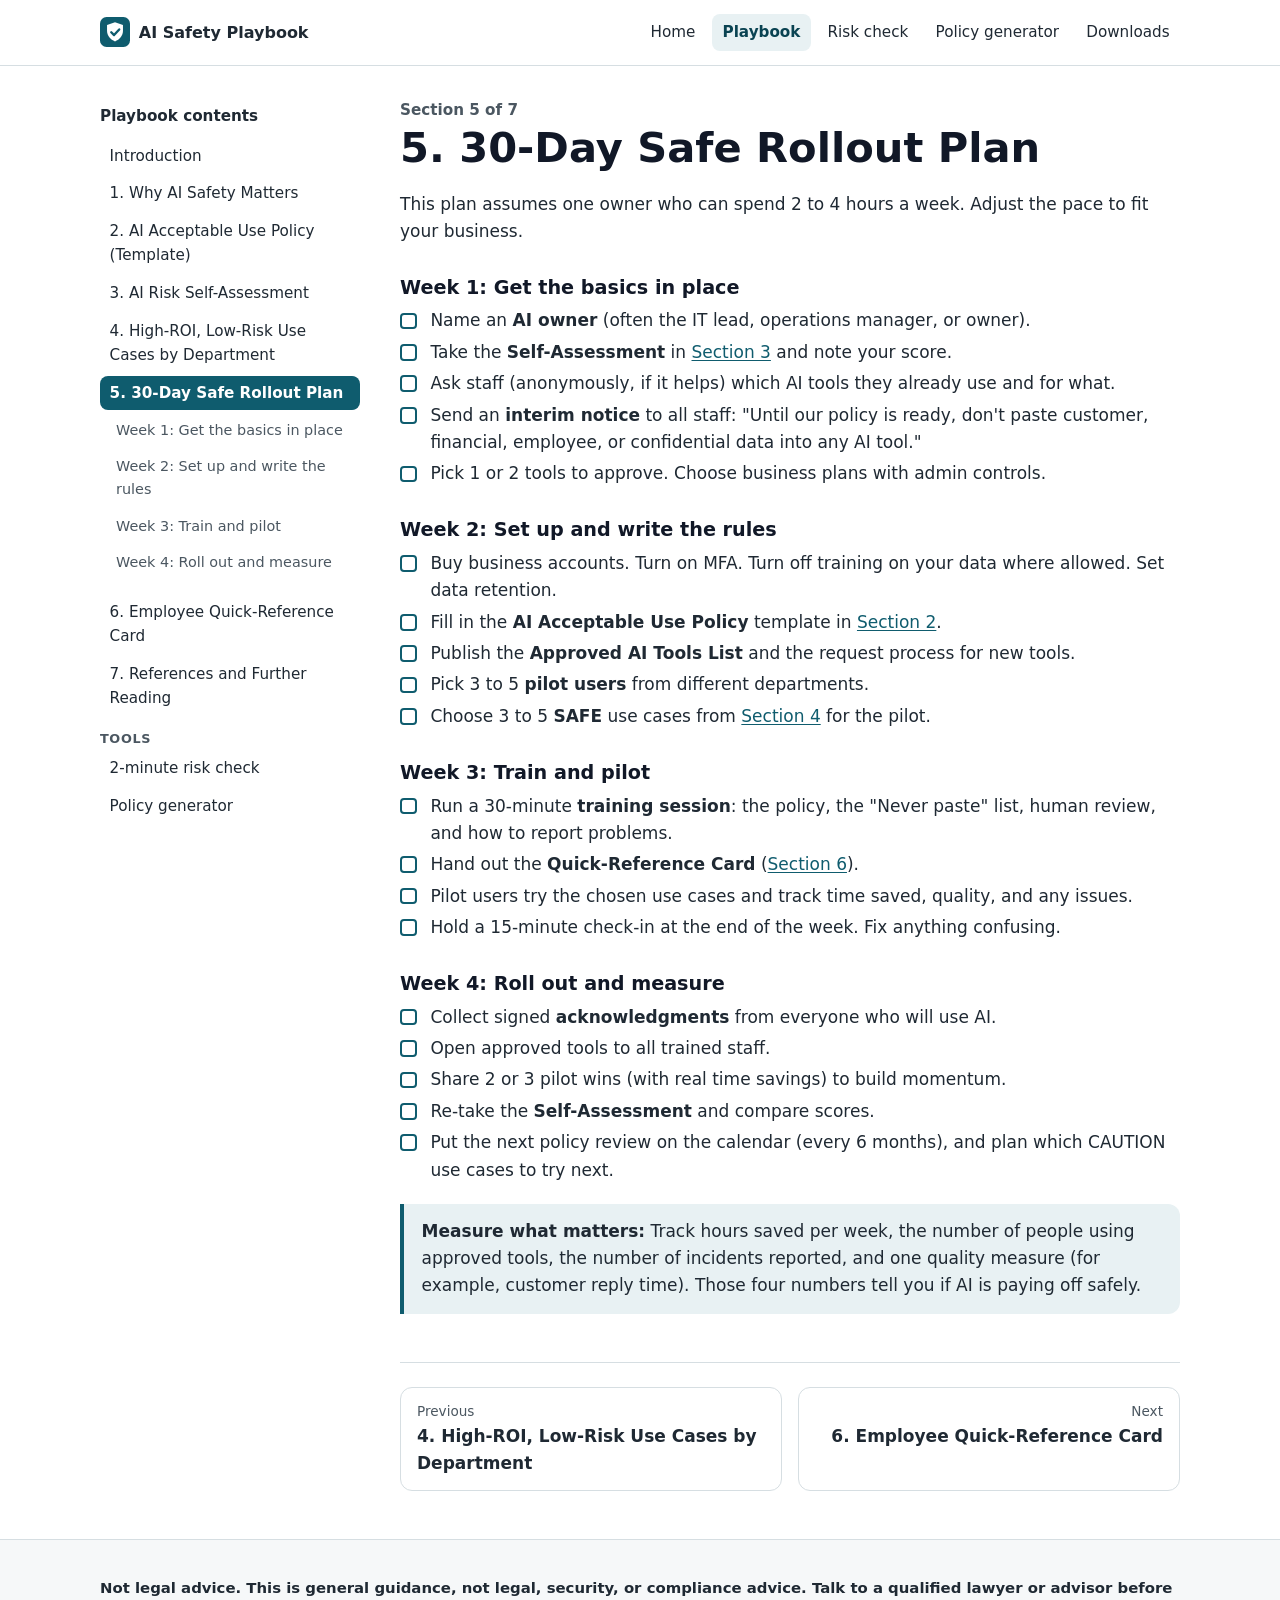
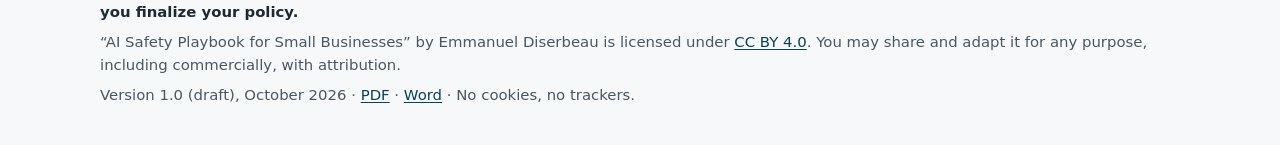
==== 30-day-rollout-plan.html @ 3ae5100f "Add the AI Safety Playbook static site. Publish the finished HTML site at the repository root, with " ====
<!doctype html>
<html lang="en">
<head>
<meta charset="utf-8">
<meta name="viewport" content="width=device-width, initial-scale=1">
<title>5. 30-Day Safe Rollout Plan · AI Safety Playbook for Small Businesses</title>
<meta name="description" content="This plan assumes one owner who can spend 2 to 4 hours a week. Adjust the pace to fit your business.">
<meta name="author" content="Emmanuel Diserbeau">
<meta name="theme-color" content="#0F5C6E">
<meta name="referrer" content="no-referrer">
<meta http-equiv="Content-Security-Policy" content="default-src 'self'; img-src 'self' data:; style-src 'self'; script-src 'self'; connect-src 'none'; form-action 'none'; base-uri 'self'">
<link rel="icon" href="assets/favicon.svg" type="image/svg+xml">
<link rel="stylesheet" href="css/style.css">
<meta property="og:type" content="website">
<meta property="og:site_name" content="AI Safety Playbook for Small Businesses">
<meta property="og:title" content="5. 30-Day Safe Rollout Plan · AI Safety Playbook for Small Businesses">
<meta property="og:description" content="This plan assumes one owner who can spend 2 to 4 hours a week. Adjust the pace to fit your business.">
<meta property="og:image" content="https://venividivicila.github.io/ai-safety-playbook/assets/og-image.png">
<meta property="og:image:width" content="1200">
<meta property="og:image:height" content="630">
<meta property="og:image:alt" content="AI Safety Playbook for Small Businesses, by Emmanuel Diserbeau">
<meta name="twitter:card" content="summary_large_image">
<link rel="canonical" href="https://venividivicila.github.io/ai-safety-playbook/30-day-rollout-plan.html">
<meta property="og:url" content="https://venividivicila.github.io/ai-safety-playbook/30-day-rollout-plan.html">
</head>
<body class="">
<a class="skip-link" href="#main">Skip to main content</a>
<header class="site-header">
<div class="container">
<a class="brand" href="index.html"><img src="assets/favicon.svg" alt="" width="30" height="30"><span>AI Safety Playbook</span></a>
<nav class="site-nav" aria-label="Main">
<ul>
<li><a href="index.html">Home</a></li>
<li><a href="playbook.html" aria-current="page">Playbook</a></li>
<li><a href="assessment.html">Risk check</a></li>
<li><a href="policy.html">Policy generator</a></li>
<li><a href="index.html#downloads">Downloads</a></li>
</ul>
</nav>
</div>
</header>
<main id="main" tabindex="-1">
<div class="container doc-layout">
<aside class="doc-sidebar" aria-label="Playbook contents">
<details open>
<summary>Playbook contents <span class="toggle-hint muted">(tap to open/close)</span></summary>
<ol>
<li><a href="playbook.html">Introduction</a></li>
<li><a href="why-ai-safety-matters.html">1. Why AI Safety Matters</a></li><li><a href="acceptable-use-policy-template.html">2. AI Acceptable Use Policy (Template)</a></li><li><a href="risk-self-assessment.html">3. AI Risk Self-Assessment</a></li><li><a href="use-cases-by-department.html">4. High-ROI, Low-Risk Use Cases by Department</a></li><li><a href="30-day-rollout-plan.html" aria-current="page">5. 30-Day Safe Rollout Plan</a><ul class="toc-sub"><li><a href="#week-1-get-the-basics-in-place">Week 1: Get the basics in place</a></li><li><a href="#week-2-set-up-and-write-the-rules">Week 2: Set up and write the rules</a></li><li><a href="#week-3-train-and-pilot">Week 3: Train and pilot</a></li><li><a href="#week-4-roll-out-and-measure">Week 4: Roll out and measure</a></li></ul></li><li><a href="employee-quick-reference.html">6. Employee Quick-Reference Card</a></li><li><a href="references.html">7. References and Further Reading</a></li>
</ol>
<h2>Tools</h2>
<ul>
<li><a href="assessment.html">2-minute risk check</a></li>
<li><a href="policy.html">Policy generator</a></li>
</ul>
</details>
</aside>
<article class="doc-content">
<p class="kicker">Section 5 of 7</p>
<h1>5. 30-Day Safe Rollout Plan</h1>

<p>This plan assumes one owner who can spend 2 to 4 hours a week. Adjust the pace to fit your business.</p>
<h3 id="week-1-get-the-basics-in-place">Week 1: Get the basics in place</h3>
<ul class="tasks">
<li>Name an <strong>AI owner</strong> (often the IT lead, operations manager, or owner).</li>
<li>Take the <strong>Self-Assessment</strong> in <a href="risk-self-assessment.html">Section 3</a> and note your score.</li>
<li>Ask staff (anonymously, if it helps) which AI tools they already use and for what.</li>
<li>Send an <strong>interim notice</strong> to all staff: "Until our policy is ready, don't paste customer, financial, employee, or confidential data into any AI tool."</li>
<li>Pick 1 or 2 tools to approve. Choose business plans with admin controls.</li>
</ul>
<h3 id="week-2-set-up-and-write-the-rules">Week 2: Set up and write the rules</h3>
<ul class="tasks">
<li>Buy business accounts. Turn on MFA. Turn off training on your data where allowed. Set data retention.</li>
<li>Fill in the <strong>AI Acceptable Use Policy</strong> template in <a href="acceptable-use-policy-template.html">Section 2</a>.</li>
<li>Publish the <strong>Approved AI Tools List</strong> and the request process for new tools.</li>
<li>Pick 3 to 5 <strong>pilot users</strong> from different departments.</li>
<li>Choose 3 to 5 <strong>SAFE</strong> use cases from <a href="use-cases-by-department.html">Section 4</a> for the pilot.</li>
</ul>
<h3 id="week-3-train-and-pilot">Week 3: Train and pilot</h3>
<ul class="tasks">
<li>Run a 30-minute <strong>training session</strong>: the policy, the "Never paste" list, human review, and how to report problems.</li>
<li>Hand out the <strong>Quick-Reference Card</strong> (<a href="employee-quick-reference.html">Section 6</a>).</li>
<li>Pilot users try the chosen use cases and track time saved, quality, and any issues.</li>
<li>Hold a 15-minute check-in at the end of the week. Fix anything confusing.</li>
</ul>
<h3 id="week-4-roll-out-and-measure">Week 4: Roll out and measure</h3>
<ul class="tasks">
<li>Collect signed <strong>acknowledgments</strong> from everyone who will use AI.</li>
<li>Open approved tools to all trained staff.</li>
<li>Share 2 or 3 pilot wins (with real time savings) to build momentum.</li>
<li>Re-take the <strong>Self-Assessment</strong> and compare scores.</li>
<li>Put the next policy review on the calendar (every 6 months), and plan which CAUTION use cases to try next.</li>
</ul>
<blockquote>
<p><strong>Measure what matters:</strong> Track hours saved per week, the number of people using approved tools, the number of incidents reported, and one quality measure (for example, customer reply time). Those four numbers tell you if AI is paying off safely.</p>
</blockquote>
<nav class="pager" aria-label="Previous and next section">
<a class="prev" href="use-cases-by-department.html"><span>Previous</span><strong>4. High-ROI, Low-Risk Use Cases by Department</strong></a>
<a class="next" href="employee-quick-reference.html"><span>Next</span><strong>6. Employee Quick-Reference Card</strong></a>
</nav>
</article>
</div>
</main>
<footer class="site-footer">
<div class="container">
<p class="legal">Not legal advice. This is general guidance, not legal, security, or compliance advice. Talk to a qualified lawyer or advisor before you finalize your policy.</p>
<p>“AI Safety Playbook for Small Businesses” by Emmanuel Diserbeau is licensed under <a href="https://creativecommons.org/licenses/by/4.0/" rel="license noopener">CC BY 4.0</a>. You may share and adapt it for any purpose, including commercially, with attribution.</p>
<p>Version 1.0 (draft), October 2026 · <a href="downloads/AI_Safety_Playbook.pdf">PDF</a> · <a href="downloads/AI_Safety_Playbook.docx">Word</a> · No cookies, no trackers.</p>
</div>
</footer>
<script src="js/site.js"></script>
</body>
</html>
---- css/style.css ----
/* AI Safety Playbook for Small Businesses — site styles. No external fonts or CDNs. */
:root {
  --accent: #0F5C6E;        /* 7.6:1 on white */
  --accent-dark: #0A4352;
  --accent-soft: #E8F1F3;
  --text: #1F2933;
  --muted: #4B5761;         /* 7.3:1 on white */
  --border: #D6DEE2;
  --bg: #FFFFFF;
  --bg-alt: #F6F8F9;
  --safe-bg: #D7F0DD; --safe-fg: #1E6B34;
  --caution-bg: #FFF1CC; --caution-fg: #7A4F00;
  --avoid-bg: #FADBD8; --avoid-fg: #9B1C1C;
  --radius: 12px;
  --shadow: 0 1px 2px rgba(16,24,40,.06), 0 1px 3px rgba(16,24,40,.08);
  --maxw: 1120px;
  --font: system-ui, -apple-system, "Segoe UI", Roboto, "Helvetica Neue", Arial, sans-serif;
}
*, *::before, *::after { box-sizing: border-box; }
html { -webkit-text-size-adjust: 100%; scroll-padding-top: 5rem; }
body { margin: 0; font-family: var(--font); font-size: 1.0625rem; line-height: 1.6; color: var(--text); background: var(--bg); }
img, svg { max-width: 100%; height: auto; }
a { color: var(--accent); text-underline-offset: 2px; }
a:hover { color: var(--accent-dark); }
:focus-visible { outline: 3px solid #E0A400; outline-offset: 2px; border-radius: 4px; }
h1, h2, h3, h4 { line-height: 1.25; color: #111827; }
h1 { font-size: clamp(1.8rem, 4vw, 2.6rem); margin: .2em 0 .4em; }
h2 { font-size: clamp(1.35rem, 2.6vw, 1.75rem); margin: 1.8em 0 .5em; }
h3 { font-size: 1.2rem; margin: 1.6em 0 .4em; }
p, ul, ol { margin: 0 0 1em; }
li { margin: .25em 0; }
code { background: var(--bg-alt); padding: .1em .3em; border-radius: 4px; }

.skip-link { position: absolute; left: -9999px; top: 0; background: var(--accent); color: #fff; padding: .6rem 1rem; z-index: 100; }
.skip-link:focus { left: .5rem; top: .5rem; color: #fff; }
.container { max-width: var(--maxw); margin: 0 auto; padding: 0 1.25rem; }
.visually-hidden { position: absolute !important; width: 1px; height: 1px; overflow: hidden; clip: rect(0 0 0 0); white-space: nowrap; }

/* Header */
.site-header { position: sticky; top: 0; z-index: 50; background: rgba(255,255,255,.96); border-bottom: 1px solid var(--border); backdrop-filter: blur(6px); }
.site-header .container { display: flex; align-items: center; justify-content: space-between; gap: .75rem 1.5rem; flex-wrap: wrap; padding-top: .6rem; padding-bottom: .6rem; }
.brand { display: flex; align-items: center; gap: .55rem; font-weight: 700; color: var(--text); text-decoration: none; font-size: 1rem; }
.brand img { width: 30px; height: 30px; }
.site-nav ul { list-style: none; margin: 0; padding: 0; display: flex; flex-wrap: wrap; gap: .25rem .4rem; }
.site-nav a { display: inline-block; padding: .4rem .65rem; border-radius: 8px; text-decoration: none; color: var(--text); font-size: .95rem; font-weight: 500; }
.site-nav a:hover { background: var(--accent-soft); color: var(--accent-dark); }
.site-nav a[aria-current="page"] { background: var(--accent-soft); color: var(--accent-dark); font-weight: 700; }

/* Buttons */
.btn { display: inline-flex; align-items: center; justify-content: center; gap: .45rem; padding: .7rem 1.15rem; border-radius: 10px; border: 2px solid var(--accent); background: var(--accent); color: #fff; font: inherit; font-weight: 650; font-size: 1rem; text-decoration: none; cursor: pointer; line-height: 1.2; min-height: 44px; }
.btn:hover { background: var(--accent-dark); border-color: var(--accent-dark); color: #fff; }
.btn.secondary { background: #fff; color: var(--accent); }
.btn.secondary:hover { background: var(--accent-soft); color: var(--accent-dark); }
.btn small { font-weight: 500; opacity: .85; font-size: .8em; }
.btn-row { display: flex; flex-wrap: wrap; gap: .75rem; margin: 1.25rem 0; }

/* Hero */
.hero { background: linear-gradient(180deg, var(--accent-soft), #fff); border-bottom: 1px solid var(--border); padding: 3.5rem 0 2.75rem; }
.hero .eyebrow { display: inline-block; font-size: .85rem; font-weight: 700; letter-spacing: .04em; text-transform: uppercase; color: var(--accent-dark); background: #fff; border: 1px solid var(--border); padding: .2rem .65rem; border-radius: 999px; }
.hero h1 { font-size: clamp(2rem, 5vw, 3.1rem); max-width: 20ch; }
.hero .lead { font-size: clamp(1.1rem, 2.2vw, 1.35rem); color: var(--muted); max-width: 60ch; margin-bottom: .5rem; }
.hero .byline { color: var(--muted); font-size: .95rem; }
.notice { border-left: 4px solid var(--accent); background: var(--bg-alt); padding: .85rem 1rem; border-radius: 0 var(--radius) var(--radius) 0; font-size: .97rem; }
.notice p:last-child { margin-bottom: 0; }

/* Cards */
.section-block { padding: 2.75rem 0; }
.section-block.alt { background: var(--bg-alt); border-top: 1px solid var(--border); border-bottom: 1px solid var(--border); }
.cards { list-style: none; padding: 0; margin: 1.25rem 0 0; display: grid; grid-template-columns: repeat(auto-fill, minmax(250px, 1fr)); gap: 1rem; }
.card { background: #fff; border: 1px solid var(--border); border-radius: var(--radius); padding: 1.15rem 1.2rem; box-shadow: var(--shadow); position: relative; display: flex; flex-direction: column; }
.card:hover { border-color: var(--accent); }
.card .num { display: inline-grid; place-items: center; width: 2rem; height: 2rem; border-radius: 50%; background: var(--accent); color: #fff; font-weight: 700; font-size: .95rem; margin-bottom: .6rem; }
.card h3 { margin: 0 0 .35rem; font-size: 1.1rem; }
.card h3 a { color: var(--text); text-decoration: none; }
.card h3 a::after { content: ""; position: absolute; inset: 0; border-radius: var(--radius); }
.card h3 a:focus-visible { outline: none; }
.card:focus-within { outline: 3px solid #E0A400; outline-offset: 2px; }
.card p { margin: 0; color: var(--muted); font-size: .97rem; }
.features { display: grid; grid-template-columns: repeat(auto-fit, minmax(220px, 1fr)); gap: 1rem; list-style: none; padding: 0; }
.features li { background: #fff; border: 1px solid var(--border); border-radius: var(--radius); padding: 1rem 1.1rem; }
.features strong { display: block; color: var(--accent-dark); }

/* Playbook layout */
.doc-layout { display: grid; grid-template-columns: 260px minmax(0, 1fr); gap: 2.5rem; padding-top: 2rem; padding-bottom: 3rem; }
.doc-sidebar { position: sticky; top: 4.75rem; align-self: start; max-height: calc(100vh - 6rem); overflow: auto; font-size: .95rem; }
.doc-sidebar details > summary { font-weight: 700; cursor: pointer; padding: .4rem 0; list-style: none; }
.doc-sidebar details > summary::-webkit-details-marker { display: none; }
.doc-sidebar ol, .doc-sidebar ul { list-style: none; padding: 0; margin: .25rem 0 1rem; }
.doc-sidebar a { display: block; padding: .3rem .6rem; border-radius: 8px; text-decoration: none; color: var(--text); }
.doc-sidebar a:hover { background: var(--accent-soft); }
.doc-sidebar a[aria-current="page"] { background: var(--accent); color: #fff; font-weight: 650; }
.doc-sidebar .toc-sub a { color: var(--muted); font-size: .9rem; padding-left: 1rem; }
.doc-sidebar h2 { font-size: .8rem; text-transform: uppercase; letter-spacing: .05em; color: var(--muted); margin: 1rem 0 .25rem; }
.doc-content { max-width: 78ch; }
.doc-content h1 { margin-top: 0; }
.doc-content blockquote { margin: 1.25rem 0; border-left: 4px solid var(--accent); background: var(--accent-soft); padding: .9rem 1.1rem; border-radius: 0 var(--radius) var(--radius) 0; }
.doc-content blockquote p:last-child { margin-bottom: 0; }
.kicker { color: var(--muted); font-weight: 600; font-size: .95rem; margin-bottom: 0; }
.tool-callout { display: flex; flex-wrap: wrap; align-items: center; gap: .75rem 1rem; background: #fff; border: 2px solid var(--accent); border-radius: var(--radius); padding: .9rem 1.1rem; margin: 1rem 0 1.5rem; }
.tool-callout p { margin: 0; flex: 1 1 260px; }
.table-wrap { overflow-x: auto; margin: 1rem 0 1.5rem; border: 1px solid var(--border); border-radius: var(--radius); }
table { border-collapse: collapse; width: 100%; font-size: .95rem; }
th, td { text-align: left; vertical-align: top; padding: .6rem .75rem; border-bottom: 1px solid var(--border); }
thead th { background: var(--bg-alt); font-weight: 700; }
tbody tr:last-child td { border-bottom: 0; }
.badge { display: inline-block; font-size: .78rem; font-weight: 800; letter-spacing: .04em; padding: .15rem .55rem; border-radius: 999px; white-space: nowrap; }
.badge.safe, .badge.low { background: var(--safe-bg); color: var(--safe-fg); }
.badge.caution, .badge.medium { background: var(--caution-bg); color: var(--caution-fg); }
.badge.avoid, .badge.high { background: var(--avoid-bg); color: var(--avoid-fg); }
ul.tasks { list-style: none; padding-left: 0; }
ul.tasks li { position: relative; padding-left: 1.9rem; }
ul.tasks li::before { content: ""; position: absolute; left: 0; top: .3em; width: 1.05rem; height: 1.05rem; border: 2px solid var(--accent); border-radius: 4px; background: #fff; }
.pager { display: grid; grid-template-columns: 1fr 1fr; gap: 1rem; margin-top: 3rem; padding-top: 1.5rem; border-top: 1px solid var(--border); }
.pager a { display: block; border: 1px solid var(--border); border-radius: var(--radius); padding: .8rem 1rem; text-decoration: none; }
.pager a:hover { border-color: var(--accent); background: var(--accent-soft); }
.pager span { display: block; font-size: .85rem; color: var(--muted); }
.pager .next { text-align: right; grid-column: 2; }
.pager strong { color: var(--text); }

/* Tools: assessment + policy */
.tool-page { padding-top: 2rem; padding-bottom: 3rem; }
.privacy { display: flex; gap: .6rem; align-items: flex-start; background: var(--safe-bg); color: #123F20; border-radius: var(--radius); padding: .75rem 1rem; font-size: .95rem; margin: 1rem 0 1.5rem; }
.privacy svg { flex: none; margin-top: .15rem; }
.assess-layout { display: grid; grid-template-columns: minmax(0, 1fr) 320px; gap: 2rem; align-items: start; }
.question { border: 1px solid var(--border); border-radius: var(--radius); padding: 1rem 1.1rem; margin: 0 0 1rem; background: #fff; }
.question.answered { border-color: #9CC3CC; background: #FBFDFD; }
.question legend { font-weight: 650; padding: 0 .25rem; display: flex; gap: .6rem; }
.question legend .qn { flex: none; display: inline-grid; place-items: center; width: 1.8rem; height: 1.8rem; border-radius: 50%; background: var(--accent-soft); color: var(--accent-dark); font-size: .9rem; }
.options { display: flex; flex-wrap: wrap; gap: .5rem; margin-top: .75rem; }
.options label { position: relative; display: inline-flex; align-items: center; gap: .45rem; border: 2px solid var(--border); border-radius: 10px; padding: .5rem .85rem; cursor: pointer; min-height: 44px; font-size: .97rem; }
.options input { accent-color: var(--accent); width: 1.1rem; height: 1.1rem; margin: 0; }
.options label:has(input:checked) { border-color: var(--accent); background: var(--accent-soft); font-weight: 650; }
.options label:has(input:focus-visible) { outline: 3px solid #E0A400; outline-offset: 2px; }
.options .pts { color: var(--muted); font-size: .85rem; font-weight: 500; }
.assess-layout > aside { align-self: stretch; }
.scorebox { position: sticky; top: 5rem; border: 1px solid var(--border); border-radius: var(--radius); padding: 1.1rem 1.2rem; background: #fff; box-shadow: var(--shadow); }
.scorebox .big { font-size: 2.6rem; font-weight: 800; line-height: 1; color: var(--accent-dark); }
.scorebox .big small { font-size: 1.1rem; color: var(--muted); font-weight: 600; }
.meter { height: 10px; border-radius: 999px; background: var(--bg-alt); border: 1px solid var(--border); overflow: hidden; margin: .75rem 0 .5rem; }
.meter > span { display: block; height: 100%; width: 0; background: var(--accent); transition: width .2s; }
.bands { list-style: none; padding: 0; margin: .75rem 0 0; font-size: .9rem; }
.bands li { display: flex; justify-content: space-between; gap: .5rem; padding: .2rem 0; }
.bands li.current { font-weight: 800; }
.result { border: 2px solid var(--accent); border-radius: var(--radius); padding: 1.25rem 1.4rem; margin: 1.5rem 0; background: #fff; }
.result[data-level="LOW"] { border-color: var(--safe-fg); }
.result[data-level="MEDIUM"] { border-color: #B07A00; }
.result[data-level="HIGH"] { border-color: var(--avoid-fg); }
.result h2 { margin-top: 0; display: flex; flex-wrap: wrap; align-items: center; gap: .6rem; }
.result .badge { font-size: .95rem; padding: .25rem .8rem; }
.result ol li { margin: .4rem 0; }
.muted { color: var(--muted); }

.policy-layout { display: grid; grid-template-columns: 360px minmax(0, 1fr); gap: 2rem; align-items: start; }
.policy-form { position: sticky; top: 5rem; border: 1px solid var(--border); border-radius: var(--radius); padding: 1.1rem 1.2rem; background: var(--bg-alt); max-height: calc(100vh - 6rem); overflow: auto; }
.field { margin-bottom: .9rem; }
.field label { display: block; font-weight: 650; margin-bottom: .25rem; font-size: .97rem; }
.field .hint { display: block; color: var(--muted); font-size: .85rem; margin-bottom: .3rem; }
.field input, .field select, .field textarea { width: 100%; font: inherit; font-size: 1rem; padding: .55rem .65rem; border: 2px solid #A9B6BD; border-radius: 8px; background: #fff; color: var(--text); min-height: 44px; }
.field input:focus, .field select:focus, .field textarea:focus { border-color: var(--accent); outline: 3px solid #E0A400; outline-offset: 1px; }
.field-row { display: grid; grid-template-columns: 1fr 1fr; gap: .6rem; }
.policy-form details { margin: .5rem 0 1rem; }
.policy-form summary { cursor: pointer; font-weight: 650; color: var(--accent-dark); padding: .3rem 0; }
.policy-output { border: 1px solid var(--border); border-radius: var(--radius); padding: 1.5rem 1.75rem; background: #fff; box-shadow: var(--shadow); }
.policy-output h2:first-child { margin-top: 0; }
.policy-output h2 { font-size: 1.5rem; }
.policy-output h3 { font-size: 1.1rem; }
mark.ph { background: #FFF1CC; color: #6B4500; padding: 0 .15em; border-radius: 3px; outline: 1px dashed #B07A00; }
.filled { background: var(--accent-soft); border-radius: 3px; padding: 0 .1em; }
.toolbar { display: flex; flex-wrap: wrap; gap: .5rem; margin-bottom: 1rem; }
.toolbar .btn { padding: .55rem .9rem; font-size: .95rem; }
.status { min-height: 1.5em; font-size: .95rem; color: var(--safe-fg); font-weight: 600; }
.remaining { font-size: .92rem; }

/* Footer */
.site-footer { border-top: 1px solid var(--border); background: var(--bg-alt); padding: 2rem 0; font-size: .93rem; color: var(--muted); }
.site-footer p { margin: .35rem 0; }
.site-footer a { color: var(--accent-dark); }
.site-footer .legal { font-weight: 700; color: var(--text); }

@media (max-width: 900px) {
  .doc-layout, .assess-layout, .policy-layout { grid-template-columns: minmax(0, 1fr); gap: 1.25rem; }
  .doc-sidebar, .policy-form { position: static; max-height: none; }
  .doc-sidebar { border: 1px solid var(--border); border-radius: var(--radius); padding: .4rem .9rem; }
  .doc-sidebar details:not([open]) > *:not(summary) { display: none; }
  .assess-layout > aside { align-self: stretch; }
.scorebox { position: sticky; top: auto; bottom: 0; z-index: 20; border-radius: var(--radius) var(--radius) 0 0; padding: .7rem 1rem; display: grid; grid-template-columns: auto 1fr; align-items: center; gap: 0 1rem; }
  .scorebox .bands, .scorebox h2 { display: none; }
  .scorebox .big { font-size: 1.8rem; grid-row: span 2; }
  .scorebox .meter { margin: .3rem 0; }
  .assess-layout aside { order: 2; position: sticky; bottom: 0; }
}
@media (min-width: 901px) { .doc-sidebar details > summary { pointer-events: none; } .doc-sidebar details > summary .toggle-hint { display: none; } }
@media (max-width: 560px) {
  body { font-size: 1rem; }
  .site-header { position: static; }
  html { scroll-padding-top: 1rem; }
  .hero { padding: 2.25rem 0 2rem; }
  .btn-row .btn { flex: 1 1 100%; }
  .site-nav a { padding: .35rem .5rem; font-size: .9rem; }
  .pager { grid-template-columns: 1fr; }
  .pager .next { grid-column: 1; }
  .field-row { grid-template-columns: 1fr; }
  .policy-output { padding: 1rem; }
}

@media print {
  .site-header, .no-print, .doc-sidebar, .pager, .skip-link, .policy-form, .toolbar, .scorebox, .privacy .no-print { display: none !important; }
  body { font-size: 11pt; color: #000; }
  a { color: #000; }
  .doc-layout, .assess-layout, .policy-layout { display: block; padding: 0; }
  .policy-output { border: 0; box-shadow: none; padding: 0; }
  mark.ph, .filled { background: none; outline: 0; }
  .question { break-inside: avoid; padding: .4rem .6rem; margin-bottom: .4rem; }
  .question .options label:not(:has(input:checked)) { display: none; }
  .result { break-inside: avoid; }
  .site-footer { background: none; padding: 1rem 0 0; }
  .table-wrap { overflow: visible; border: 0; }
  th, td { border: 1px solid #999; }
  body.print-policy .tool-intro, body.print-policy .privacy { display: none; }
}
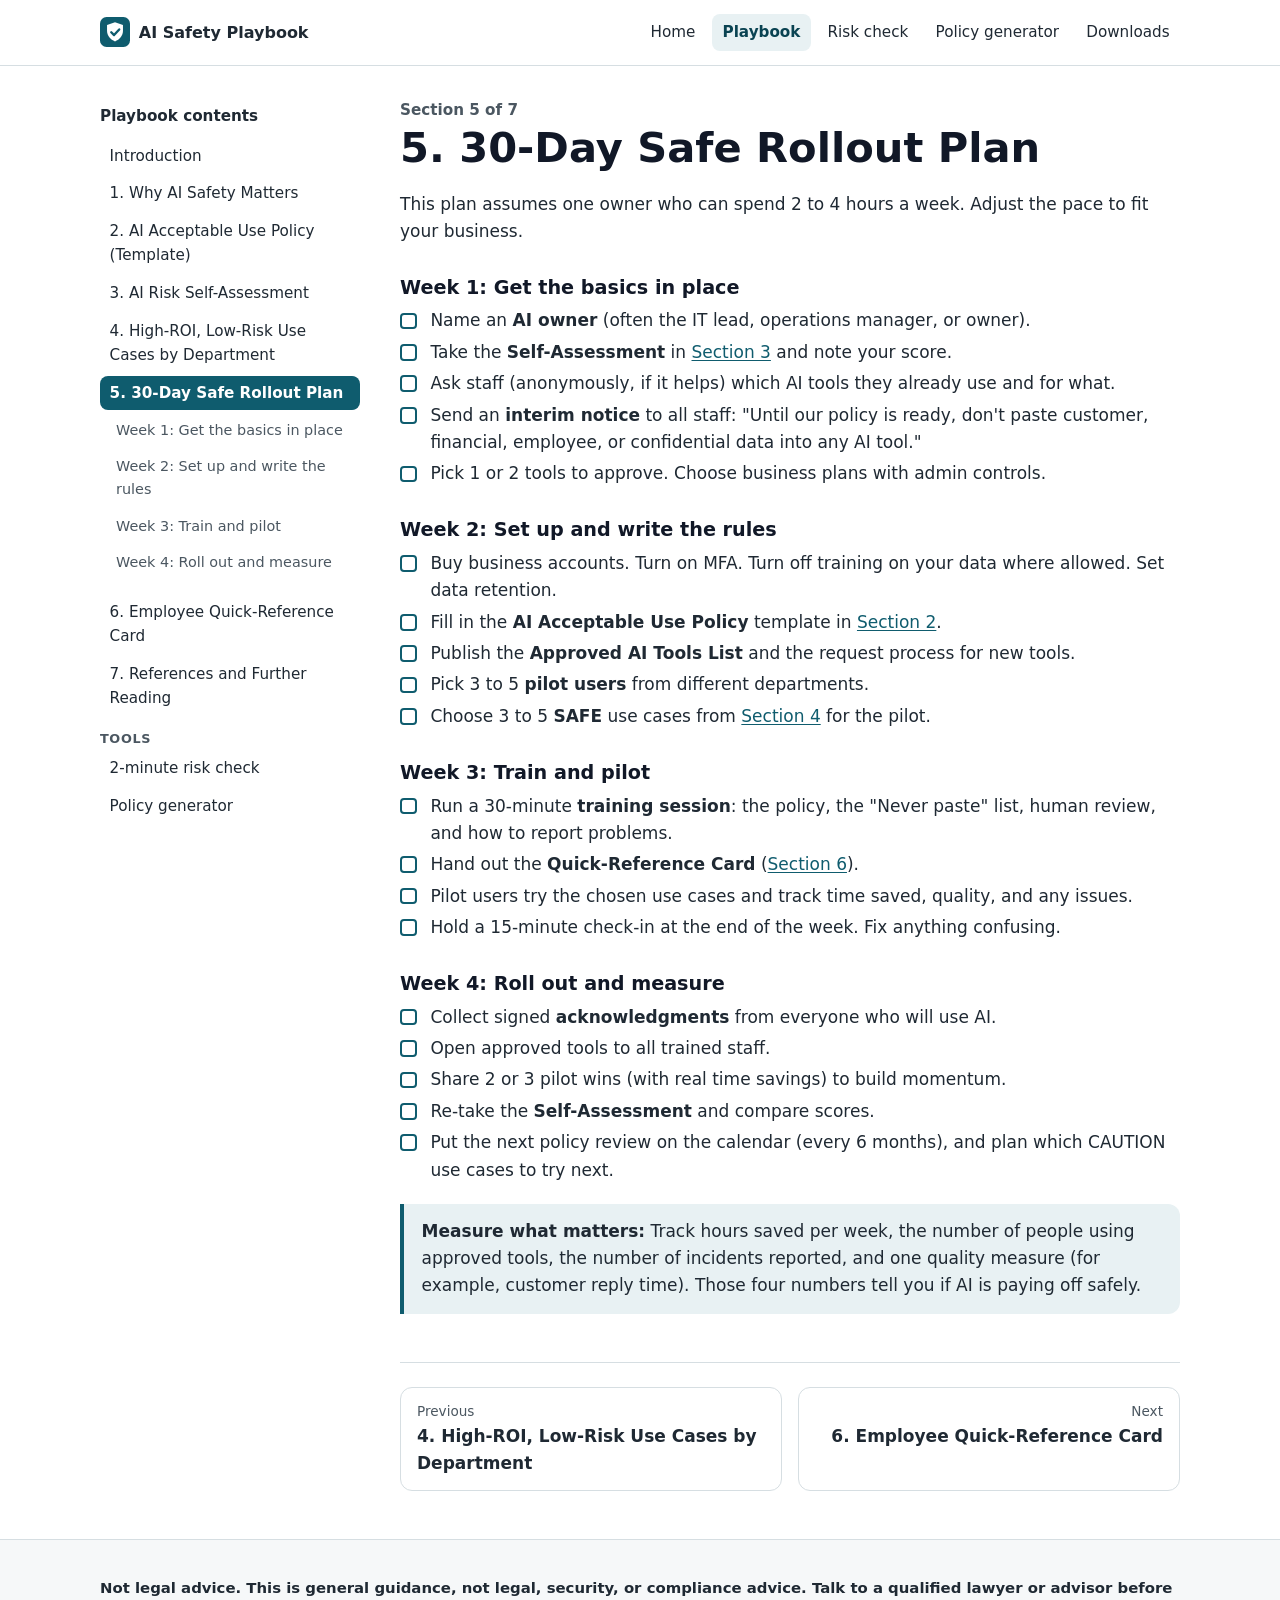
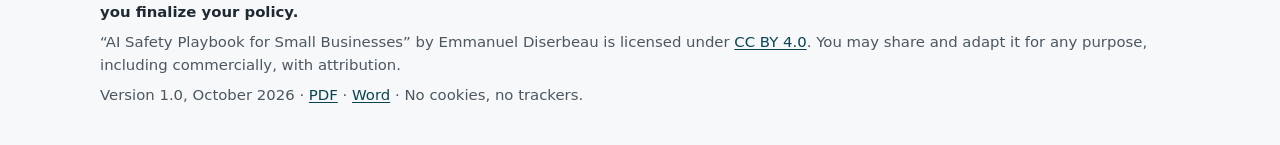
==== commit bda3d5f3: "Mark playbook as Version 1.0 Co-authored-by: Veni Vidi Vici <VeniVidiViciLA@users.noreply.github.com" ====
--- a/30-day-rollout-plan.html
+++ b/30-day-rollout-plan.html
@@ -105,7 +105,7 @@
 <div class="container">
 <p class="legal">Not legal advice. This is general guidance, not legal, security, or compliance advice. Talk to a qualified lawyer or advisor before you finalize your policy.</p>
 <p>“AI Safety Playbook for Small Businesses” by Emmanuel Diserbeau is licensed under <a href="https://creativecommons.org/licenses/by/4.0/" rel="license noopener">CC BY 4.0</a>. You may share and adapt it for any purpose, including commercially, with attribution.</p>
-<p>Version 1.0 (draft), October 2026 · <a href="downloads/AI_Safety_Playbook.pdf">PDF</a> · <a href="downloads/AI_Safety_Playbook.docx">Word</a> · No cookies, no trackers.</p>
+<p>Version 1.0, October 2026 · <a href="downloads/AI_Safety_Playbook.pdf">PDF</a> · <a href="downloads/AI_Safety_Playbook.docx">Word</a> · No cookies, no trackers.</p>
 </div>
 </footer>
 <script src="js/site.js"></script>
